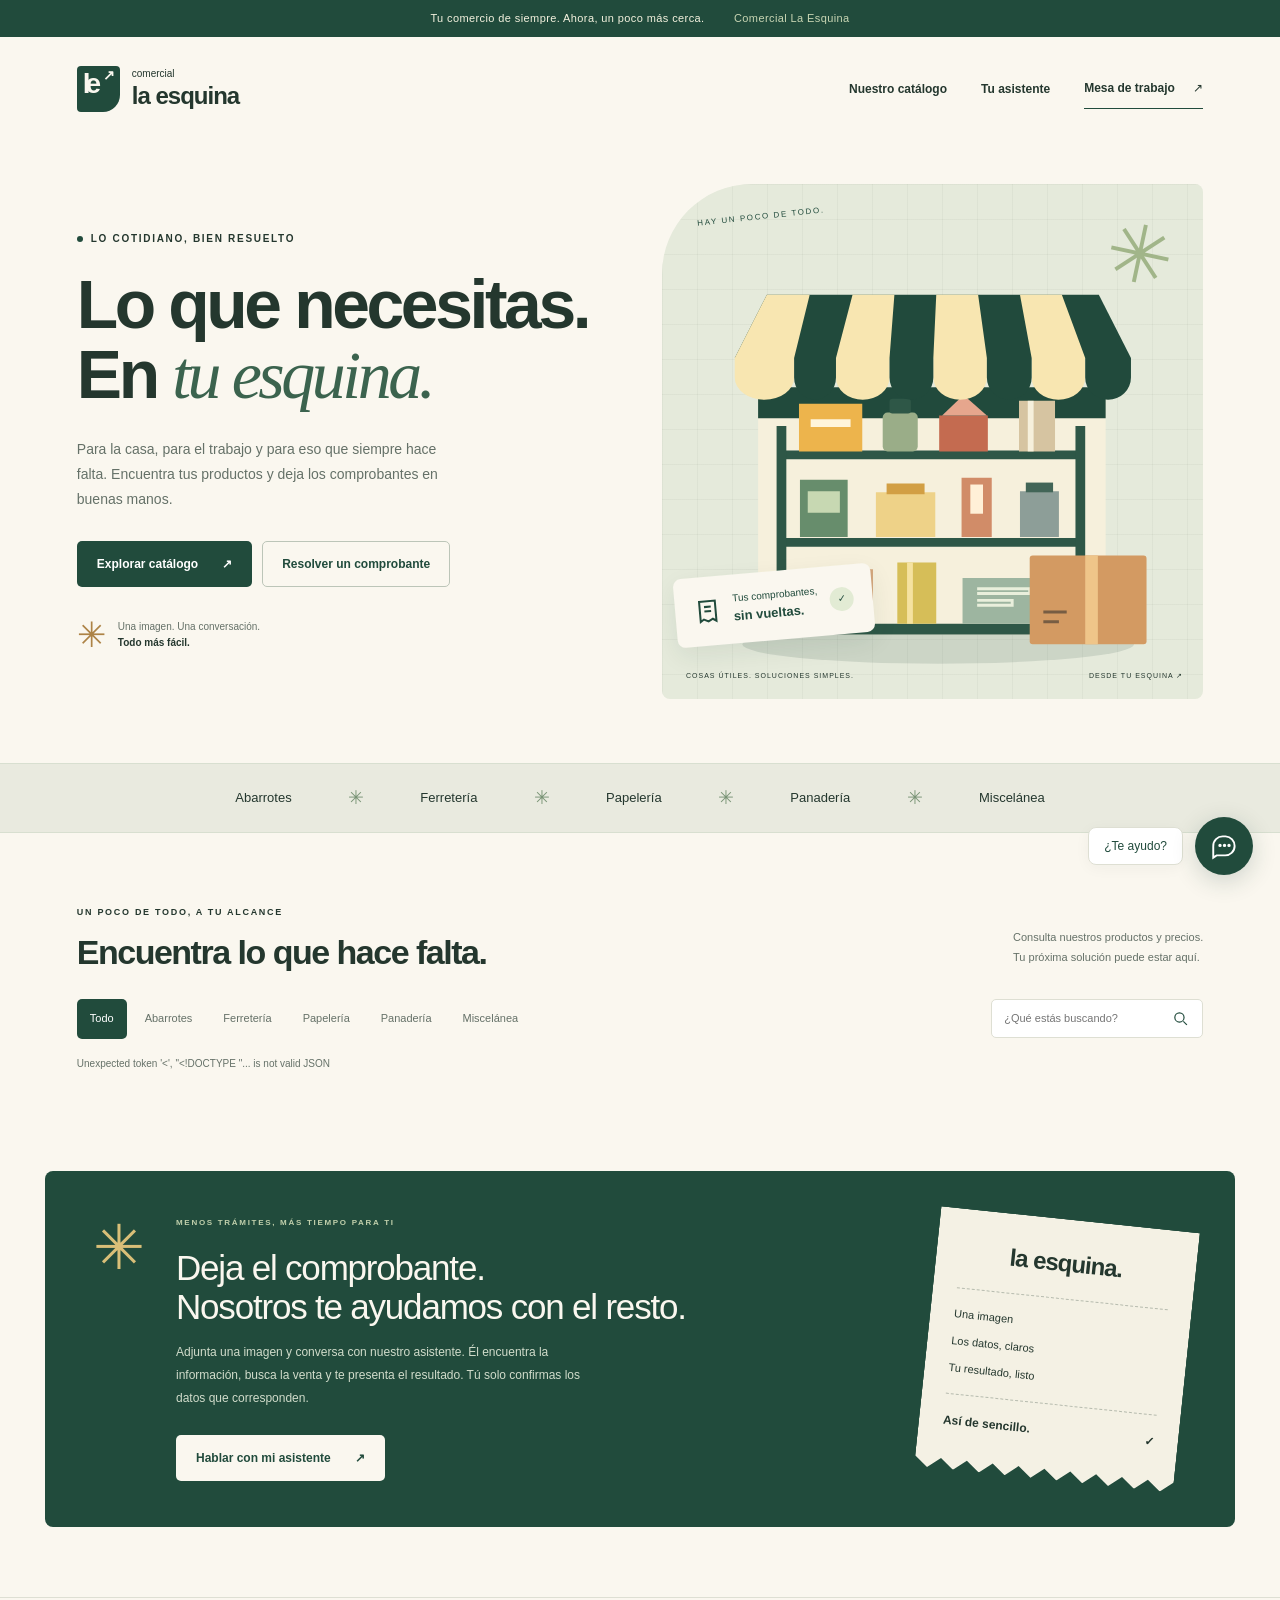
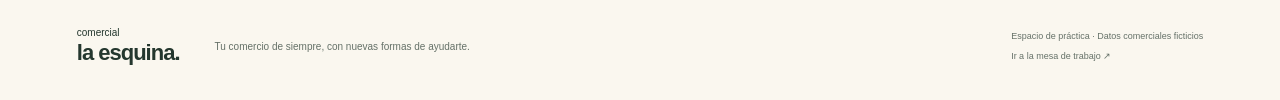
==== templates/home.html @ 1f7308db "Añadir home y bot flotante con confirmación final y cancelación" ====
<!doctype html>
<html lang="es">
<head>
<meta charset="utf-8"><meta name="viewport" content="width=device-width,initial-scale=1">
<meta name="practica-token" content="{{ csrf_token }}">
<title>Comercial La Esquina · Todo cerca, todo más fácil</title>
<meta name="description" content="Explora el catálogo de Comercial La Esquina y resuelve tus comprobantes con nuestro asistente.">
<link rel="stylesheet" href="/static/home.css"><script src="/static/home.js" defer></script>
</head>
<body>
<a class="skip-link" href="#contenido">Saltar al contenido</a>
<div class="announcement">Tu comercio de siempre. Ahora, un poco más cerca. <span>Comercial La Esquina</span></div>
<header class="site-header">
<a class="logo" href="/" aria-label="Comercial La Esquina, inicio"><span class="logo-symbol" aria-hidden="true">le<span>↗</span></span><span>comercial<strong>la esquina</strong></span></a>
<nav aria-label="Navegación principal"><a href="#catalogo">Nuestro catálogo</a><a href="#asistente">Tu asistente</a><a class="management-link" href="/mesa">Mesa de trabajo <span aria-hidden="true">↗</span></a></nav>
</header>
<main id="contenido">
<section class="hero">
<div class="hero-copy"><p class="eyebrow"><span></span> LO COTIDIANO, BIEN RESUELTO</p><h1>Lo que necesitas.<br>En <em>tu esquina.</em></h1><p class="hero-description">Para la casa, para el trabajo y para eso que siempre hace falta. Encuentra tus productos y deja los comprobantes en buenas manos.</p><div class="hero-actions"><a class="button dark" href="#catalogo">Explorar catálogo <span aria-hidden="true">↗</span></a><button class="button outline" data-open-bot>Resolver un comprobante</button></div><div class="hero-note"><span class="mini-star" aria-hidden="true">✳</span><p>Una imagen. Una conversación.<br><strong>Todo más fácil.</strong></p></div></div>
<div class="hero-art" aria-label="Ilustración de una tienda con productos de distintas categorías" role="img">
<div class="art-grid"></div><span class="art-label">HAY UN POCO DE TODO.</span><div class="art-sun" aria-hidden="true">✳</div>
<svg class="store-art" viewBox="0 0 520 450" fill="none" aria-hidden="true">
<ellipse cx="266" cy="409" rx="201" ry="20" fill="#193e32" opacity=".12"/>
<path d="M81 145h357v254H81z" fill="#f6f0dc"/><path d="M81 145h357v32H81z" fill="#214a3c"/>
<path d="M105 210h307v9H105zM105 300h307v9H105zM105 388h307v11H105z" fill="#2e5747"/>
<path d="M105 185v210M412 185v210" stroke="#2e5747" stroke-width="10"/>
<path d="M123 162h65v49h-65z" fill="#edb44c"/><path d="M135 178h41v8h-41" fill="#fff5db"/>
<rect x="209" y="171" width="36" height="40" rx="5" fill="#9aad88"/><rect x="216" y="157" width="22" height="15" rx="3" fill="#2e5747"/>
<path d="M267 174h50v37h-50z" fill="#c46b50"/><path d="M270 174l22-21 24 21" fill="#e6a68d"/>
<path d="M349 159h37v52h-37z" fill="#d6c4a1"/><path d="M361 159v52" stroke="#f6f0dc" stroke-width="6"/>
<path d="M124 240h49v59h-49z" fill="#678d6c"/><path d="M132 252h33v22h-33z" fill="#c7d8b2"/>
<path d="M202 253h61v46h-61z" fill="#eed288"/><path d="M213 244h39v11h-39z" fill="#d29f44"/>
<path d="M290 238h31v61h-31z" fill="#d18c68"/><path d="M299 245h13v30h-13z" fill="#fff0d7"/>
<path d="M350 252h40v47h-40z" fill="#8d9e98"/><path d="M356 243h28v10h-28z" fill="#426557"/>
<path d="M126 332h73v56h-73z" fill="#d4a67c"/><path d="M134 342h57v12h-57z" fill="#e8c8a0"/>
<path d="M224 325h40v63h-40z" fill="#d6be58"/><path d="M237 325v63" stroke="#f5e2a0" stroke-width="6"/>
<path d="M291 341h85v47h-85z" fill="#9db5a0"/><path d="M306 352h54v5h-54M306 364h36v5h-36" stroke="#e9efdc" stroke-width="3"/>
<path d="M57 115h407l-33-65H90z" fill="#214a3c"/>
<path d="M90 50h44l-16 65H57l33-65zM178 50h43l-5 65h-55l17-65zM264 50h43l9 65h-55l3-65zM350 50h43l24 65h-55l-12-65z" fill="#f8e6b1"/>
<path d="M57 115h61v20a30.5 23 0 01-61 0v-20zM161 115h55v20a27.5 23 0 01-55 0v-20zM261 115h55v20a27.5 23 0 01-55 0v-20zM362 115h55v20a27.5 23 0 01-55 0v-20z" fill="#f8e6b1"/>
<path d="M118 115h43v20a21.5 23 0 01-43 0v-20zM216 115h45v20a22.5 23 0 01-45 0v-20zM316 115h46v20a23 23 0 01-46 0v-20zM417 115h47v20a23.5 23 0 01-47 0v-20z" fill="#214a3c"/>
<rect x="360" y="318" width="120" height="91" rx="3" fill="#d39a62"/><path d="M417 318h13v91h-13" fill="#efc589"/><path d="M374 376h24m-24 10h16" stroke="#775d43" stroke-width="3"/>
</svg>
<div class="art-sticker"><svg viewBox="0 0 24 24" fill="none" stroke="currentColor" stroke-width="1.8"><path d="M5 3h14v18l-3-2-4 2-4-2-3 2V3zM9 8h6m-6 4h6"/></svg><span>Tus comprobantes,<strong>sin vueltas.</strong></span><span class="sticker-check">✓</span></div>
<div class="art-caption">COSAS ÚTILES. SOLUCIONES SIMPLES. <span>DESDE TU ESQUINA ↗</span></div>
</div>
</section>
<div class="category-band" aria-label="Categorías disponibles"><span>Abarrotes</span><i>✳</i><span>Ferretería</span><i>✳</i><span>Papelería</span><i>✳</i><span>Panadería</span><i>✳</i><span>Miscelánea</span></div>
<section id="catalogo" class="catalog-section">
<div class="section-heading"><div><p class="eyebrow">UN POCO DE TODO, A TU ALCANCE</p><h2>Encuentra lo que hace falta.</h2></div><p>Consulta nuestros productos y precios.<br>Tu próxima solución puede estar aquí.</p></div>
<div class="catalog-controls"><div class="category-filters" role="group" aria-label="Filtrar catálogo"><button class="active" data-category="" aria-pressed="true">Todo</button><button data-category="Abarrotes" aria-pressed="false">Abarrotes</button><button data-category="Ferretería" aria-pressed="false">Ferretería</button><button data-category="Papelería" aria-pressed="false">Papelería</button><button data-category="Panadería" aria-pressed="false">Panadería</button><button data-category="Miscelánea" aria-pressed="false">Miscelánea</button></div><form id="catalog-search"><label class="sr-only" for="catalog-query">Buscar producto</label><input id="catalog-query" placeholder="¿Qué estás buscando?" maxlength="150"><button type="submit" aria-label="Buscar producto"><svg viewBox="0 0 24 24" fill="none" stroke="currentColor" stroke-width="1.7"><circle cx="10.5" cy="10.5" r="6.5"/><path d="m16 16 5 5"/></svg></button></form></div>
<p id="catalog-status" class="catalog-status" role="status">Preparando el catálogo…</p><div id="product-grid" class="product-grid"></div><div class="catalog-more"><button id="more-products" class="button outline" hidden>Ver más productos <span aria-hidden="true">↓</span></button></div>
</section>
<section id="asistente" class="assistant-feature"><div class="feature-symbol" aria-hidden="true">✳</div><div><p class="eyebrow">MENOS TRÁMITES, MÁS TIEMPO PARA TI</p><h2>Deja el comprobante.<br>Nosotros te ayudamos con el resto.</h2><p>Adjunta una imagen y conversa con nuestro asistente. Él encuentra la información, busca la venta y te presenta el resultado. Tú solo confirmas los datos que corresponden.</p><button class="button cream" data-open-bot>Hablar con mi asistente <span aria-hidden="true">↗</span></button></div><div class="feature-receipt" aria-hidden="true"><span class="receipt-brand">la esquina.</span><div class="receipt-rule"></div><span>Una imagen</span><span>Los datos, claros</span><span>Tu resultado, listo</span><div class="receipt-rule"></div><strong>Así de sencillo. <span>✓</span></strong></div></section>
</main>
<footer class="site-footer"><a class="footer-brand" href="/">comercial <strong>la esquina.</strong></a><p>Tu comercio de siempre, con nuevas formas de ayudarte.</p><div><span>Espacio de práctica · Datos comerciales ficticios</span><a href="/mesa">Ir a la mesa de trabajo ↗</a></div></footer>
<button id="bot-launcher" class="bot-launcher" aria-label="Abrir asistente de La Esquina" aria-expanded="false" aria-controls="bot-panel"><span class="launcher-copy">¿Te ayudo?</span><span class="launcher-icon"><svg viewBox="0 0 24 24" fill="none" stroke="currentColor" stroke-width="1.7"><path d="M21 11.5a8.4 8.4 0 01-9 8.4H5l-3 2v-10A8.4 8.4 0 0111 3h2a8.4 8.4 0 018 8.5z"/><path d="M8 11h.01M12 11h.01M16 11h.01" stroke-width="3" stroke-linecap="round"/></svg></span></button>
<section id="bot-panel" class="bot-panel" aria-label="Asistente de La Esquina" hidden>
<header class="bot-header"><span class="bot-avatar" aria-hidden="true">le</span><div><h2>Tu asistente de La Esquina</h2><p><span></span> Aquí para ayudarte</p></div><button id="cancel-operation" class="cancel-operation" hidden>Cancelar</button><button id="bot-close" aria-label="Cerrar asistente">×</button></header>
<div id="bot-messages" class="bot-messages" role="log" aria-live="polite" aria-relevant="additions"></div>
<div id="bot-progress" class="bot-progress" role="status" hidden><span></span>Estoy revisando tu comprobante…</div><p id="bot-error" class="bot-error" role="alert" hidden></p>
<div id="bot-result" class="bot-result" hidden></div>
<div id="example-options" class="example-options" hidden><label for="example-select">Elige un soporte de práctica</label><select id="example-select"></select><button id="use-example" class="button dark">Usar ejemplo</button></div>
<form id="bot-form" class="bot-compose"><label for="bot-file" class="attach-button" aria-label="Adjuntar comprobante"><svg viewBox="0 0 24 24" fill="none" stroke="currentColor" stroke-width="1.7"><path d="m8 12 6-6a3 3 0 014 4l-8 8a5 5 0 01-7-7l9-9m-7 11 8-8"/></svg><input id="bot-file" type="file" accept="image/png,image/jpeg" class="sr-only"></label><label for="bot-text" class="sr-only">Mensaje al asistente</label><textarea id="bot-text" rows="1" maxlength="3000" placeholder="Escríbeme o adjunta un comprobante…"></textarea><button id="bot-send" type="submit" aria-label="Enviar mensaje"><svg viewBox="0 0 24 24" fill="none" stroke="currentColor" stroke-width="1.7"><path d="m3 3 18 9-18 9 4-9-4-9zm4 9h14"/></svg></button></form>
<div class="bot-foot"><span>PNG o JPG · hasta 8 MB</span><button id="show-examples">Probar con un ejemplo</button><button id="new-conversation" hidden>Otro comprobante</button></div>
</section>
<dialog id="original-dialog"><button id="close-original" aria-label="Cerrar original">×</button><img id="original-image" alt="Comprobante original para comparar con el resumen"></dialog>
</body></html>
---- static/home.css ----
:root{--green:#214b3c;--green-dark:#173b2e;--cream:#faf7ef;--ink:#24372e;--muted:#657168;--line:#dedfd3;--ochre:#e9ba69;--paper:#fff;--ease:cubic-bezier(.2,.7,.2,1)}*{box-sizing:border-box}html{scroll-behavior:smooth;scroll-padding-top:30px}body{margin:0;color:var(--ink);background:var(--cream);font:15px/1.55 -apple-system,BlinkMacSystemFont,"Segoe UI",sans-serif}button,input,select,textarea{font:inherit}a{color:inherit;text-decoration:none}button,a,input,textarea{touch-action:manipulation}button{cursor:pointer}button:disabled{opacity:.55;cursor:wait}button:focus-visible,a:focus-visible,input:focus-visible,select:focus-visible,textarea:focus-visible{outline:3px solid #bc8938;outline-offset:4px}svg{display:block;width:24px;height:24px}h1,h2,h3,p{margin-top:0}h2{font-weight:650;letter-spacing:-1.5px;line-height:1.12}.sr-only{position:absolute;width:1px;height:1px;overflow:hidden;clip:rect(0,0,0,0);white-space:nowrap}.skip-link{position:fixed;left:16px;top:-100px;z-index:100;background:white;padding:12px}.skip-link:focus{top:12px}.announcement{background:var(--green);color:#f4f2df;text-align:center;font-size:11px;letter-spacing:.4px;padding:10px 24px}.announcement span{display:inline-block;margin-left:26px;color:#c9d6b4}.site-header{max-width:1350px;margin:auto;padding:29px 6%;display:flex;justify-content:space-between;align-items:center;gap:24px}.logo{display:flex;align-items:center;gap:12px;font-size:10px;line-height:1.3}.logo strong{display:block;font-size:24px;letter-spacing:-1px;font-weight:750}.logo strong span{font-size:9px;vertical-align:top;margin-left:3px}.logo-symbol{display:block;background:var(--green);color:var(--cream);width:43px;height:46px;border-radius:4px 4px 17px 4px;font-size:28px;letter-spacing:-5px;font-weight:750;padding-left:6px;position:relative}.logo-symbol>span{position:absolute;right:5px;top:0;font-size:14px;letter-spacing:0}.site-header nav{display:flex;align-items:center;gap:34px;font-size:12px;font-weight:550}.site-header nav a{padding:10px 0}.site-header nav a:hover{color:#a26b20}.management-link{border-bottom:1px solid var(--green)}.management-link span{margin-left:15px}.hero{max-width:1350px;margin:auto;padding:43px 6% 64px;display:grid;grid-template-columns:1fr 1fr;gap:44px;align-items:center}.eyebrow{font-size:10px;font-weight:650;letter-spacing:1.7px;display:flex;align-items:center;gap:8px;margin-bottom:23px}.eyebrow>span{width:6px;height:6px;border-radius:50%;background:var(--green)}h1{font-size:clamp(44px,5.3vw,76px);line-height:1.04;letter-spacing:-3.4px;font-weight:600;margin-bottom:25px}h1 em{font-family:Georgia,serif;font-weight:400;font-style:italic;color:#3b634e}.hero-description{max-width:380px;color:var(--muted);font-size:14px;line-height:1.8;margin-bottom:28px}.hero-actions{display:flex;gap:10px;flex-wrap:wrap}.button{display:inline-flex;justify-content:center;align-items:center;gap:24px;border:1px solid transparent;border-radius:5px;padding:13px 19px;min-height:46px;font-size:12px;font-weight:600;transition:background .18s,color .18s}.button.dark{background:var(--green);color:white}.button.dark:hover{background:#113c2b}.button.outline{border-color:#bcc5b8;background:transparent;color:var(--green)}.button.outline:hover{background:#e9ecdf}.button.cream{background:var(--cream);color:var(--green)}.hero-note{display:flex;align-items:center;gap:12px;margin-top:30px}.mini-star{color:#ad8346;font-size:35px;line-height:1}.hero-note p{font-size:10px;color:var(--muted);margin:0;line-height:1.6}.hero-note strong{font-weight:550;color:var(--ink)}.hero-art{position:relative;aspect-ratio:1.05;background:#e5eadb;border-radius:90px 8px 8px 8px;overflow:hidden;isolation:isolate;min-width:0}.art-grid{position:absolute;inset:0;background-image:linear-gradient(#748a6b12 1px,transparent 1px),linear-gradient(90deg,#748a6b12 1px,transparent 1px);background-size:35px 35px;z-index:-1}.art-label{position:absolute;top:27px;left:35px;font-size:8px;letter-spacing:1.6px;transform:rotate(-6deg);color:var(--green)}.art-sun{position:absolute;right:30px;top:10px;font-size:80px;color:#a1b589;transform:rotate(12deg)}.store-art{position:absolute;inset:12% 3% auto;width:94%;height:85%}.art-sticker{position:absolute;left:13px;bottom:60px;display:flex;gap:12px;align-items:center;background:var(--cream);padding:16px 19px;border-radius:8px;transform:rotate(-5deg);box-shadow:0 9px 24px #193c3215;color:var(--green)}.art-sticker span{font-size:10px;line-height:1.6}.art-sticker strong{display:block;font-size:13px}.art-sticker svg{width:27px;height:31px}.sticker-check{background:#e2ebd4;border-radius:50%;width:24px;height:24px;display:grid;place-items:center}.art-caption{position:absolute;bottom:18px;left:24px;right:20px;font-size:7px;letter-spacing:1px;display:flex;justify-content:space-between;gap:8px}.category-band{background:#e9eadf;border-top:1px solid #d8dfd0;border-bottom:1px solid #d8dfd0;display:flex;align-items:center;justify-content:center;gap:4.4vw;padding:19px 24px;font-size:13px;font-weight:500;white-space:nowrap;overflow:hidden}.category-band i{font-style:normal;font-size:19px;color:#799375}.catalog-section{max-width:1350px;margin:auto;padding:73px 6% 60px}.section-heading{display:flex;align-items:end;justify-content:space-between;gap:28px;margin-bottom:28px}.section-heading .eyebrow{font-size:9px;margin-bottom:13px}.section-heading h2{font-size:34px;margin-bottom:0}.section-heading>p{font-size:11px;color:var(--muted);line-height:1.8;margin-bottom:3px}.catalog-controls{display:flex;justify-content:space-between;gap:20px;align-items:center;flex-wrap:wrap}.category-filters{display:flex;gap:5px;flex-wrap:wrap}.category-filters button{border:0;background:transparent;font-size:11px;padding:10px 13px;border-radius:5px;color:var(--muted);min-height:40px}.category-filters button.active{background:var(--green);color:white}.category-filters button:hover:not(.active){background:#e9ecdf}#catalog-search{display:flex;background:white;border:1px solid var(--line);border-radius:5px;min-width:210px}#catalog-query{border:0;background:transparent;min-width:0;width:170px;padding:10px 12px;font-size:11px;outline-offset:0}#catalog-search button{background:transparent;border:0;color:var(--green);padding:10px;min-width:40px}#catalog-search svg{width:17px;height:17px}.catalog-status{font-size:10px;color:var(--muted);margin:17px 0 14px}.product-grid{display:grid;grid-template-columns:repeat(4,minmax(0,1fr));gap:18px}.product-card{background:white;border:1px solid #e6e5db;border-radius:7px;padding:12px;min-width:0}.product-visual{background:#eeefe5;border-radius:4px;height:135px;display:grid;place-items:center;position:relative}.product-visual svg{width:74px;height:74px;color:#597356;stroke-width:1}.product-visual .category-tag{position:absolute;left:9px;top:8px;font-size:8px;color:#56705c;background:#fafbf5d9;padding:3px 6px;border-radius:3px}.product-card:nth-child(3n+2) .product-visual{background:#f3eada}.product-card:nth-child(3n+2) .product-visual svg{color:#9b8053}.product-card:nth-child(3n) .product-visual{background:#e7eded}.product-card h3{font-weight:550;font-size:12px;line-height:1.55;margin:14px 0 6px;min-height:38px}.product-code{font-size:9px;color:#7a8379;margin-bottom:10px}.product-bottom{border-top:1px solid #eee;padding-top:9px;display:flex;justify-content:space-between;align-items:center}.product-bottom strong{font-size:15px;letter-spacing:-.5px}.product-bottom button{border:0;background:#eef2e7;color:var(--green);width:32px;height:32px;border-radius:50%;font-size:18px;display:grid;place-items:center}.catalog-more{display:flex;justify-content:center;margin-top:26px}.assistant-feature{max-width:1190px;margin:0 auto 70px;background:var(--green);color:var(--cream);border-radius:8px;display:grid;grid-template-columns:58px 1fr 260px;gap:25px;padding:46px 48px;align-items:center}.feature-symbol{font-size:62px;align-self:start;line-height:1;color:#d9bf78}.assistant-feature .eyebrow{font-size:8px;color:#c1d0ac;margin-bottom:18px}.assistant-feature h2{font-size:35px;font-weight:500;margin-bottom:15px;letter-spacing:-1.2px}.assistant-feature p:not(.eyebrow){max-width:430px;font-size:12px;color:#d1dccb;line-height:1.9;margin-bottom:25px}.feature-receipt{background:#f4f1e4;color:var(--ink);padding:25px 24px;transform:rotate(6deg);font-size:11px;display:flex;flex-direction:column;gap:10px;box-shadow:0 8px 20px #072f231c;clip-path:polygon(0 0,100% 0,100% 96%,95% 100%,90% 96%,85% 100%,80% 96%,75% 100%,70% 96%,65% 100%,60% 96%,55% 100%,50% 96%,45% 100%,40% 96%,35% 100%,30% 96%,25% 100%,20% 96%,15% 100%,10% 96%,5% 100%,0 96%)}.receipt-brand{font-size:24px;font-weight:750;letter-spacing:-1px;text-align:center}.receipt-rule{border-top:1px dashed #b6bbae;margin:7px 0}.feature-receipt strong{display:flex;justify-content:space-between;font-size:12px;margin-bottom:14px}.site-footer{border-top:1px solid var(--line);padding:28px 6% 32px;max-width:1350px;margin:auto;display:flex;align-items:center;gap:35px}.footer-brand{font-size:10px;line-height:1.3}.footer-brand strong{display:block;font-size:22px;letter-spacing:-1px}.site-footer>p{font-size:10px;color:var(--muted);margin:0;flex:1}.site-footer>div{display:flex;flex-direction:column;font-size:9px;color:var(--muted);gap:6px}.site-footer a:hover{color:#aa762f}.bot-launcher{position:fixed;right:27px;bottom:25px;z-index:30;border:0;background:transparent;display:flex;gap:12px;align-items:center;padding:0;color:var(--green)}.launcher-copy{background:white;border:1px solid var(--line);font-size:12px;padding:9px 15px;border-radius:8px;box-shadow:0 3px 15px #18392d0b}.launcher-icon{width:58px;height:58px;display:grid;place-items:center;background:var(--green);color:white;border-radius:50%;box-shadow:0 6px 24px #173b2e30;transition:background .2s}.launcher-icon svg{width:27px;height:27px}.bot-launcher:hover .launcher-icon{background:#34694d}.bot-panel{position:fixed;right:25px;bottom:95px;width:min(390px,calc(100% - 30px));max-width:none;height:640px;max-height:calc(100dvh - 120px);border:1px solid #d6ded2;background:#fcfcf7;box-shadow:0 15px 65px #143a2a30;border-radius:15px;z-index:40;display:flex;flex-direction:column;overflow:hidden;animation:bot-in .2s var(--ease)}.bot-header{background:var(--green);color:white;display:flex;gap:11px;align-items:center;padding:18px;flex-shrink:0}.bot-avatar{background:#e3e9d6;color:var(--green);width:36px;height:38px;border-radius:5px 5px 14px 5px;display:grid;place-items:center;font-size:22px;letter-spacing:-4px;padding-right:4px;font-weight:700}.bot-header>div{flex:1}.bot-header h2{font-size:13px;margin:0 0 4px;letter-spacing:0;font-weight:600}.bot-header p{font-size:9px;color:#d0dfc8;margin:0;display:flex;align-items:center;gap:5px}.bot-header p span{width:5px;height:5px;background:#c9e79c;border-radius:50%}.bot-header>button{border:0;background:transparent;color:white;width:34px;height:34px;font-size:25px}.bot-messages{overflow-y:auto;overscroll-behavior:contain;flex:1;padding:20px 16px;min-height:70px;scroll-behavior:smooth}.bot-message{padding:12px 14px;font-size:12px;line-height:1.7;background:white;border:1px solid #e7eade;border-radius:0 11px 11px 11px;margin-bottom:13px;white-space:pre-wrap;overflow-wrap:anywhere;max-width:94%}.bot-message.user{margin-left:auto;border:0;background:#e5ebde;border-radius:11px 0 11px 11px}.message-name{display:block;color:#758371;font-size:8px;letter-spacing:.8px;margin-bottom:4px;font-weight:650}.attachment-card{display:flex;align-items:center;gap:12px;padding:10px;margin-bottom:15px;border:1px solid var(--line);border-radius:8px;background:white;font-size:11px}.attachment-card img{width:45px;height:55px;object-fit:cover;border-radius:3px}.attachment-card button{background:transparent;border:0;color:var(--green);font-size:11px;text-decoration:underline;text-underline-offset:3px}.bot-progress{font-size:11px;color:var(--muted);padding:10px 18px;flex-shrink:0}.bot-progress>span{display:inline-block;width:6px;height:6px;border-radius:50%;background:#688c55;margin-right:7px;animation:pulse 1s ease-in-out infinite}.bot-error{font-size:11px;background:#fff1e5;color:#8e3e2a;padding:12px 16px;margin:0}.bot-result{max-height:47%;overflow-y:auto;border-top:1px solid var(--line);background:#f2f5e9;padding:16px;flex-shrink:0}.bot-result h3{font-size:14px;margin:0 0 10px}.result-meta{display:grid;grid-template-columns:1fr 1fr;gap:8px;font-size:11px;margin-bottom:10px}.result-meta span{display:block;font-size:9px;color:var(--muted)}.result-line{display:flex;justify-content:space-between;gap:10px;font-size:10px;padding:6px 0;border-bottom:1px solid #dde3d3}.result-total{display:flex;justify-content:space-between;margin:12px 0;font-size:14px;font-weight:650}.bot-result .button{width:100%}.bot-result p{font-size:10px;line-height:1.7;margin:8px 0;color:var(--muted)}.bot-result details{font-size:10px;margin:10px 0}.bot-result summary{cursor:pointer}.result-reading{font-size:10px;display:grid;gap:4px;padding:9px 0}.bot-compose{display:flex;align-items:end;gap:8px;margin:10px 13px 0;padding:8px 6px;border:1px solid var(--line);border-radius:8px;background:white;flex-shrink:0}.bot-compose textarea{border:0;background:transparent;resize:none;min-width:0;flex:1;font-size:11px;line-height:1.6;padding:7px 0;max-height:75px;outline-offset:2px;color:var(--ink)}.bot-compose button,.attach-button{border:0;background:transparent;width:34px;height:34px;display:grid;place-items:center;color:var(--green);flex-shrink:0;cursor:pointer}.bot-compose svg{width:20px;height:20px}.attach-button:focus-within{outline:3px solid #bc8938;border-radius:3px}#bot-send{background:var(--green);color:white;border-radius:5px}.bot-foot{display:flex;align-items:center;gap:8px;padding:10px 14px 13px;font-size:8px;color:var(--muted);flex-shrink:0}.bot-foot>span{flex:1}.bot-foot button{border:0;background:transparent;font-size:8px;color:var(--green);padding:3px;text-decoration:underline}.example-options{padding:12px 16px;background:#ecf0e4;display:flex;gap:6px;flex-wrap:wrap}.example-options label{font-size:10px;flex-basis:100%}.example-options select{flex:1;min-width:0;border:1px solid var(--line);padding:7px;font-size:11px;background:white;border-radius:4px}.example-options .button{padding:7px 12px;min-height:36px}dialog{border:1px solid var(--line);border-radius:12px;padding:20px;width:min(700px,94vw);max-height:90dvh;background:var(--cream)}dialog::backdrop{background:#173b2e90}#original-dialog>button{display:block;margin-left:auto;border:0;background:transparent;font-size:28px;width:40px;height:40px}#original-image{width:100%;height:auto;display:block}[hidden]{display:none!important}@keyframes bot-in{from{opacity:0;transform:translateY(10px)}to{opacity:1;transform:none}}@keyframes pulse{50%{opacity:.3}}
@media(min-width:1500px){.hero{padding-top:65px;padding-bottom:80px}.hero-art{max-height:540px}}@media(max-width:1000px){.hero{gap:28px;padding-top:28px}h1{font-size:52px}.hero-art{aspect-ratio:.92}.hero-description{font-size:13px}.hero-actions{flex-direction:column;align-items:start}.hero-note{margin-top:20px}.art-sticker{padding:12px;bottom:50px}.section-heading h2{font-size:30px}.category-filters button{padding:9px}.assistant-feature{margin:0 6% 50px;padding:32px;grid-template-columns:1fr 200px}.feature-symbol{display:none}.assistant-feature h2{font-size:29px}.feature-receipt{padding:20px}.site-header nav{gap:18px;font-size:11px}.product-grid{gap:12px}.product-visual{height:120px}.announcement span{display:none}}@media(max-width:700px){.site-header{padding:22px 6%;align-items:center}.logo strong{font-size:21px}.site-header nav>a:not(.management-link){display:none}.site-header nav{font-size:10px}.hero{grid-template-columns:1fr;padding-top:20px;gap:32px;padding-bottom:35px}.hero-copy{max-width:500px}h1{font-size:58px;letter-spacing:-2.7px}.hero-description{max-width:380px}.hero-actions{flex-direction:row;align-items:stretch}.hero-note{display:none}.hero-art{aspect-ratio:1.4;max-height:400px;border-top-left-radius:60px}.store-art{height:105%;width:85%;inset:0 7% auto}.art-label{top:25px;left:25px}.art-sun{font-size:65px}.art-sticker{bottom:43px;left:12px;padding:10px 13px}.art-caption{font-size:6px;bottom:13px}.category-band{gap:20px;justify-content:flex-start;padding:14px 6%;font-size:11px;overflow-x:auto}.catalog-section{padding-top:40px;padding-bottom:40px}.section-heading{align-items:start;margin-bottom:22px}.section-heading h2{font-size:29px}.section-heading>p{display:none}.catalog-controls{gap:15px}.category-filters{gap:3px}.category-filters button{font-size:10px;padding:8px 10px}#catalog-search{width:100%}#catalog-query{flex:1;font-size:13px;padding:12px}.product-grid{grid-template-columns:repeat(2,minmax(0,1fr));gap:12px}.product-visual{height:120px}.product-visual svg{width:65px;height:65px}.product-card h3{font-size:11px}.assistant-feature{display:block;padding:28px;margin-bottom:35px}.assistant-feature h2{font-size:29px}.feature-receipt{display:none}.site-footer{flex-wrap:wrap;gap:20px;padding-bottom:90px}.site-footer>p{font-size:10px;max-width:180px}.site-footer>div{flex-basis:100%}.bot-panel{right:12px;bottom:89px;width:min(390px,calc(100% - 24px));max-width:none;height:650px;max-height:calc(100dvh - 110px)}.bot-launcher{right:16px;bottom:17px}.launcher-icon{width:56px;height:56px}.bot-header{padding:14px}.bot-compose textarea{font-size:16px}.bot-messages{padding:16px 12px}.bot-message{font-size:12px}.bot-result{max-height:45%}.result-meta{font-size:11px}.bot-result .button{font-size:12px;min-height:44px}.bot-foot button{min-height:30px}.bot-foot{padding-bottom:8px}.bot-header>button{min-width:40px;min-height:40px}}@media(prefers-reduced-motion:reduce){html,.bot-messages{scroll-behavior:auto}*,*::before,*::after{animation:none!important;transition:none!important}}

.bot-header>.cancel-operation{width:auto;min-height:34px;font-size:10px;border:1px solid #acc5b185;border-radius:5px;padding:5px 9px;color:#f7f5e9}.bot-header>.cancel-operation:hover{background:#ffffff12}
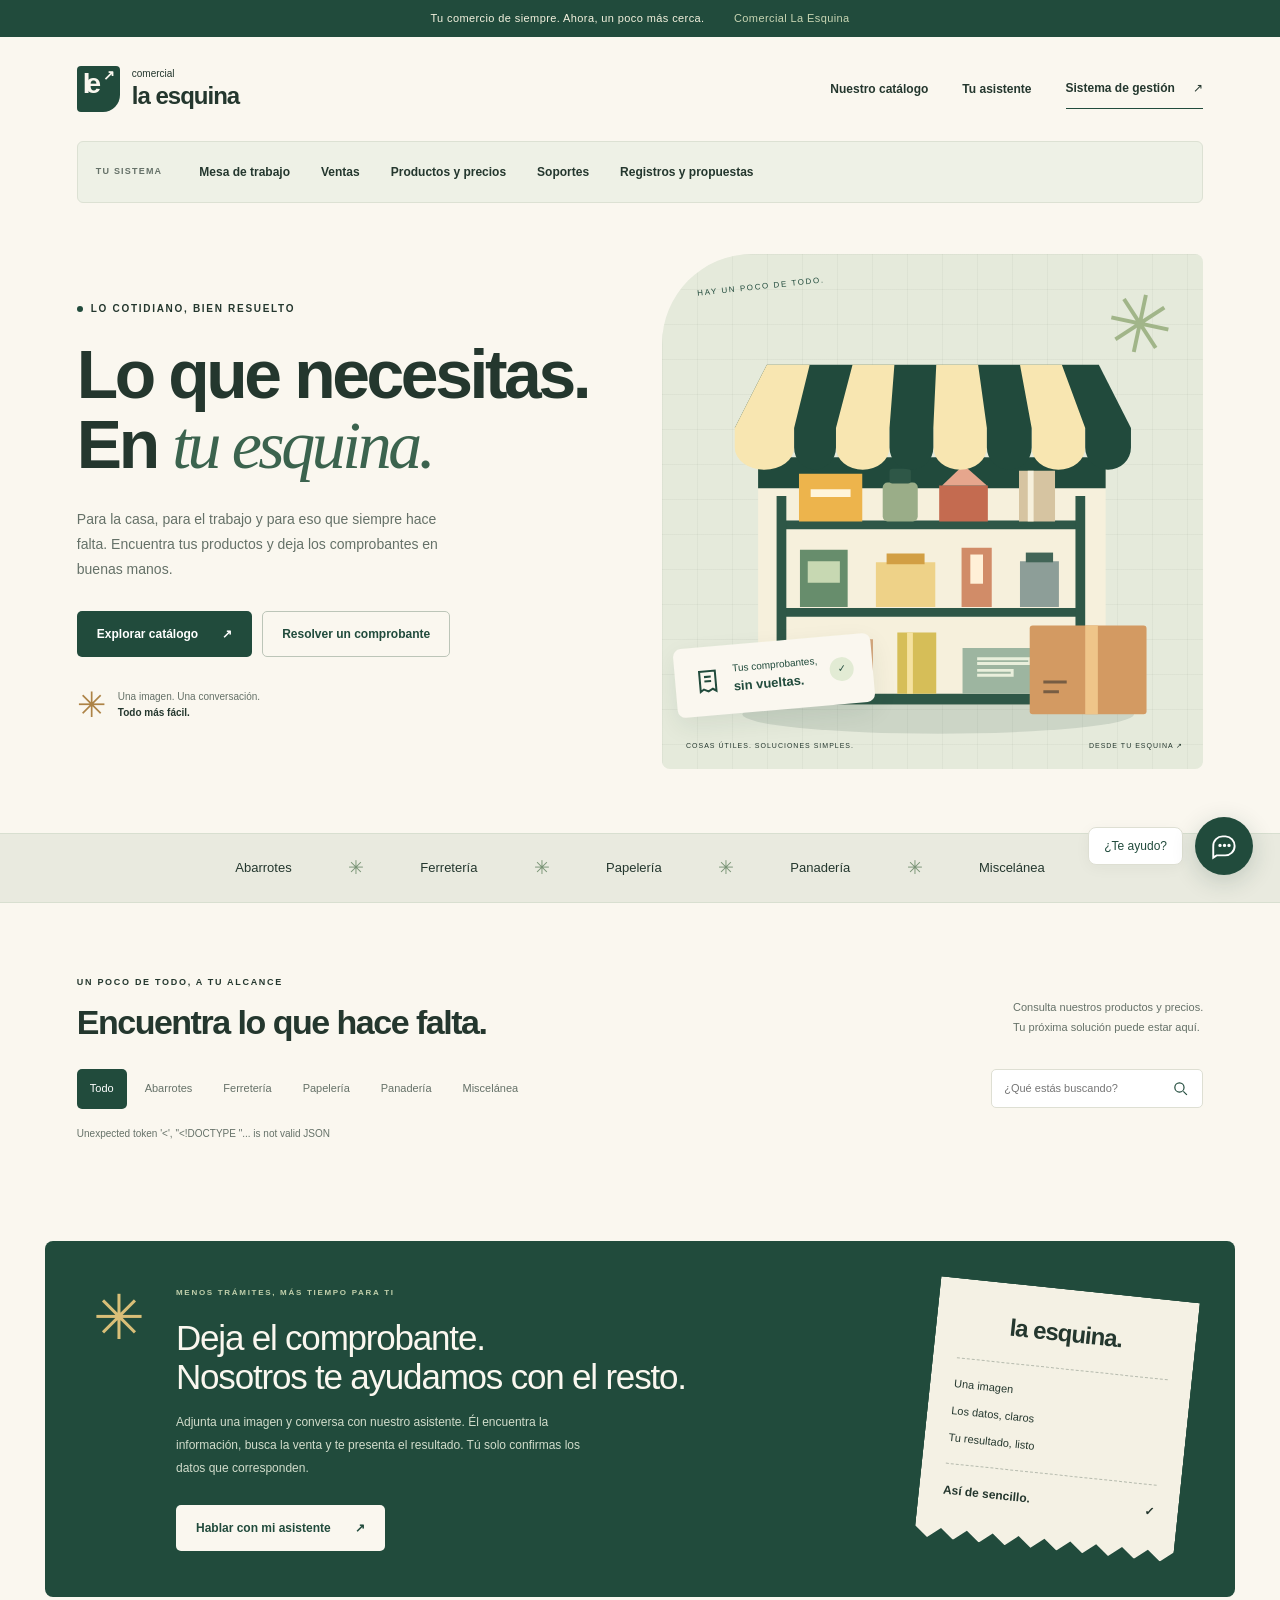
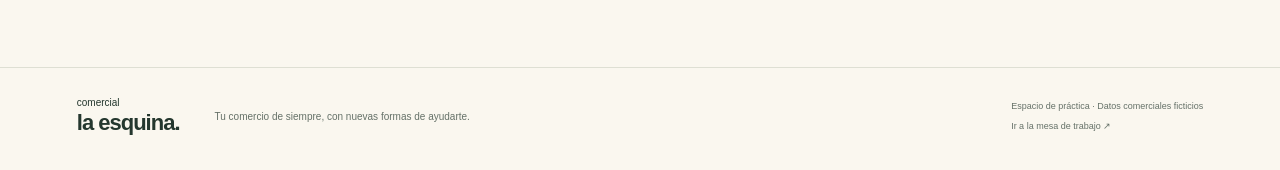
==== commit 2bad73fa: "Mostrar accesos al sistema y comprobantes asociados desde ventas" ====
--- a/templates/home.html
+++ b/templates/home.html
@@ -12,8 +12,9 @@
 <div class="announcement">Tu comercio de siempre. Ahora, un poco más cerca. <span>Comercial La Esquina</span></div>
 <header class="site-header">
 <a class="logo" href="/" aria-label="Comercial La Esquina, inicio"><span class="logo-symbol" aria-hidden="true">le<span>↗</span></span><span>comercial<strong>la esquina</strong></span></a>
-<nav aria-label="Navegación principal"><a href="#catalogo">Nuestro catálogo</a><a href="#asistente">Tu asistente</a><a class="management-link" href="/mesa">Mesa de trabajo <span aria-hidden="true">↗</span></a></nav>
+<nav aria-label="Navegación principal"><a href="#catalogo">Nuestro catálogo</a><a href="#asistente">Tu asistente</a><a class="management-link" href="/mesa">Sistema de gestión <span aria-hidden="true">↗</span></a></nav>
 </header>
+<nav class="system-access" aria-label="Accesos al sistema de gestión"><span>TU SISTEMA</span><div><a href="/mesa">Mesa de trabajo</a><a href="/mesa#ventas">Ventas</a><a href="/mesa#catalogo">Productos y precios</a><a href="/mesa#practica">Soportes</a><a href="/mesa#registros">Registros y propuestas</a></div></nav>
 <main id="contenido">
 <section class="hero">
 <div class="hero-copy"><p class="eyebrow"><span></span> LO COTIDIANO, BIEN RESUELTO</p><h1>Lo que necesitas.<br>En <em>tu esquina.</em></h1><p class="hero-description">Para la casa, para el trabajo y para eso que siempre hace falta. Encuentra tus productos y deja los comprobantes en buenas manos.</p><div class="hero-actions"><a class="button dark" href="#catalogo">Explorar catálogo <span aria-hidden="true">↗</span></a><button class="button outline" data-open-bot>Resolver un comprobante</button></div><div class="hero-note"><span class="mini-star" aria-hidden="true">✳</span><p>Una imagen. Una conversación.<br><strong>Todo más fácil.</strong></p></div></div>
--- a/static/home.css
+++ b/static/home.css
@@ -2,3 +2,5 @@
 @media(min-width:1500px){.hero{padding-top:65px;padding-bottom:80px}.hero-art{max-height:540px}}@media(max-width:1000px){.hero{gap:28px;padding-top:28px}h1{font-size:52px}.hero-art{aspect-ratio:.92}.hero-description{font-size:13px}.hero-actions{flex-direction:column;align-items:start}.hero-note{margin-top:20px}.art-sticker{padding:12px;bottom:50px}.section-heading h2{font-size:30px}.category-filters button{padding:9px}.assistant-feature{margin:0 6% 50px;padding:32px;grid-template-columns:1fr 200px}.feature-symbol{display:none}.assistant-feature h2{font-size:29px}.feature-receipt{padding:20px}.site-header nav{gap:18px;font-size:11px}.product-grid{gap:12px}.product-visual{height:120px}.announcement span{display:none}}@media(max-width:700px){.site-header{padding:22px 6%;align-items:center}.logo strong{font-size:21px}.site-header nav>a:not(.management-link){display:none}.site-header nav{font-size:10px}.hero{grid-template-columns:1fr;padding-top:20px;gap:32px;padding-bottom:35px}.hero-copy{max-width:500px}h1{font-size:58px;letter-spacing:-2.7px}.hero-description{max-width:380px}.hero-actions{flex-direction:row;align-items:stretch}.hero-note{display:none}.hero-art{aspect-ratio:1.4;max-height:400px;border-top-left-radius:60px}.store-art{height:105%;width:85%;inset:0 7% auto}.art-label{top:25px;left:25px}.art-sun{font-size:65px}.art-sticker{bottom:43px;left:12px;padding:10px 13px}.art-caption{font-size:6px;bottom:13px}.category-band{gap:20px;justify-content:flex-start;padding:14px 6%;font-size:11px;overflow-x:auto}.catalog-section{padding-top:40px;padding-bottom:40px}.section-heading{align-items:start;margin-bottom:22px}.section-heading h2{font-size:29px}.section-heading>p{display:none}.catalog-controls{gap:15px}.category-filters{gap:3px}.category-filters button{font-size:10px;padding:8px 10px}#catalog-search{width:100%}#catalog-query{flex:1;font-size:13px;padding:12px}.product-grid{grid-template-columns:repeat(2,minmax(0,1fr));gap:12px}.product-visual{height:120px}.product-visual svg{width:65px;height:65px}.product-card h3{font-size:11px}.assistant-feature{display:block;padding:28px;margin-bottom:35px}.assistant-feature h2{font-size:29px}.feature-receipt{display:none}.site-footer{flex-wrap:wrap;gap:20px;padding-bottom:90px}.site-footer>p{font-size:10px;max-width:180px}.site-footer>div{flex-basis:100%}.bot-panel{right:12px;bottom:89px;width:min(390px,calc(100% - 24px));max-width:none;height:650px;max-height:calc(100dvh - 110px)}.bot-launcher{right:16px;bottom:17px}.launcher-icon{width:56px;height:56px}.bot-header{padding:14px}.bot-compose textarea{font-size:16px}.bot-messages{padding:16px 12px}.bot-message{font-size:12px}.bot-result{max-height:45%}.result-meta{font-size:11px}.bot-result .button{font-size:12px;min-height:44px}.bot-foot button{min-height:30px}.bot-foot{padding-bottom:8px}.bot-header>button{min-width:40px;min-height:40px}}@media(prefers-reduced-motion:reduce){html,.bot-messages{scroll-behavior:auto}*,*::before,*::after{animation:none!important;transition:none!important}}
 
 .bot-header>.cancel-operation{width:auto;min-height:34px;font-size:10px;border:1px solid #acc5b185;border-radius:5px;padding:5px 9px;color:#f7f5e9}.bot-header>.cancel-operation:hover{background:#ffffff12}
+
+.system-access{display:flex;align-items:center;gap:24px;max-width:1190px;margin:0 auto 8px;padding:10px 18px;border:1px solid #dce1d3;border-radius:6px;background:#eef1e6}.system-access>span{font-size:9px;letter-spacing:1.2px;font-weight:650;white-space:nowrap;color:#657168}.system-access>div{display:flex;gap:5px;flex:1;overflow-x:auto}.system-access a{display:flex;align-items:center;min-height:40px;padding:8px 13px;font-size:12px;font-weight:550;white-space:nowrap;border-radius:4px}.system-access a:hover{background:#dfe7d4;color:#173b2e}.system-access a:focus-visible{outline-offset:-3px}@media(max-width:1350px){.system-access{margin-left:6%;margin-right:6%}}@media(max-width:700px){.system-access{display:block;padding:8px 6px;margin-bottom:8px}.system-access>span{display:block;padding:3px 10px 5px;font-size:8px}.system-access a{font-size:11px;min-height:44px;padding:8px 10px}}
